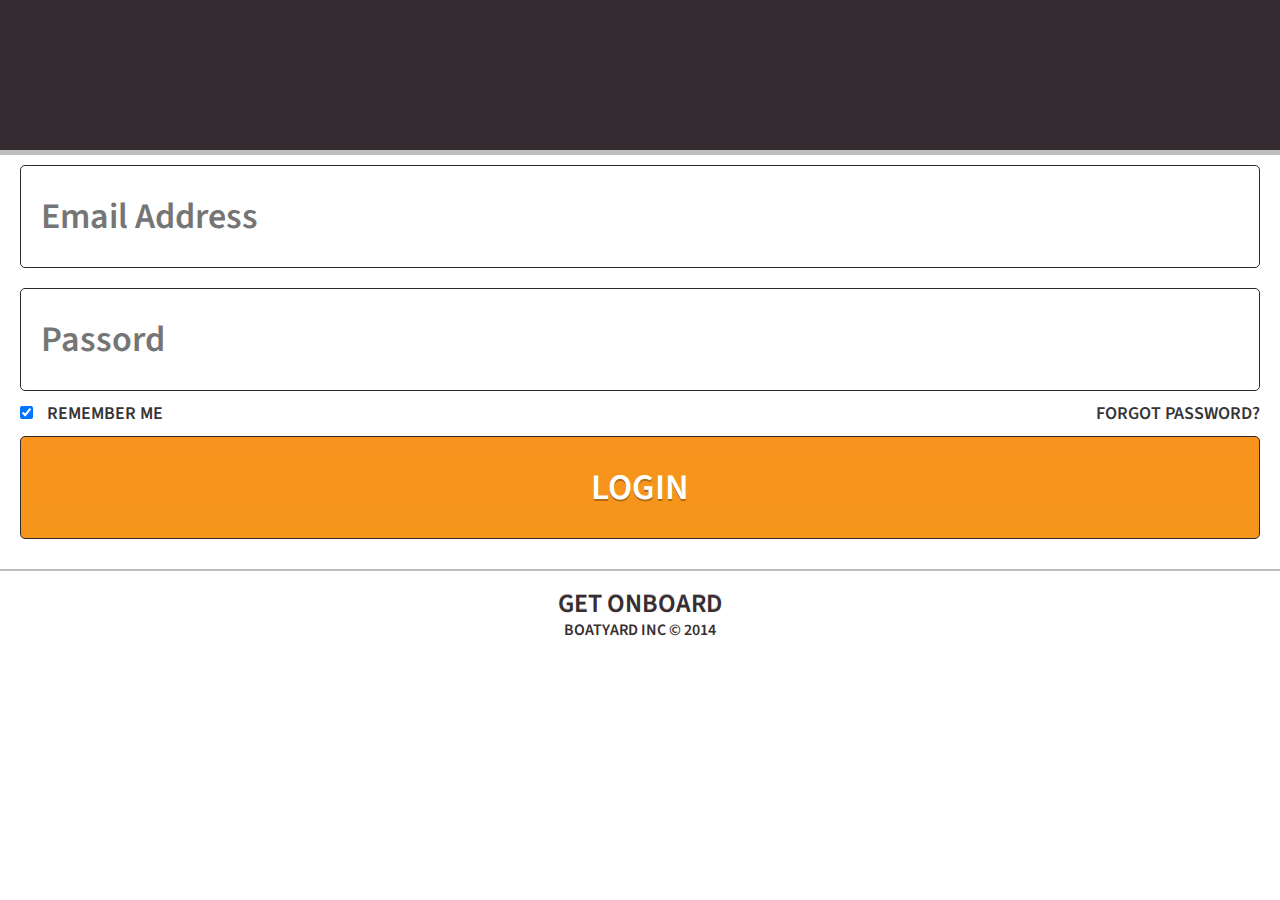
==== index.html @ 45710f9d "Initial commit" ====
<!DOCTYPE html>
<!--[if lt IE 7]>      <html class="no-js lt-ie9 lt-ie8 lt-ie7"> <![endif]-->
<!--[if IE 7]>         <html class="no-js lt-ie9 lt-ie8"> <![endif]-->
<!--[if IE 8]>         <html class="no-js lt-ie9"> <![endif]-->
<!--[if gt IE 8]><!--> <html class="no-js"> <!--<![endif]-->
    <head>
        <meta charset="utf-8">
        <meta http-equiv="X-UA-Compatible" content="IE=edge">
        <title></title>
        <meta name="description" content="">
        <meta name="viewport" content="width=device-width, initial-scale=1">

        <!-- Place favicon.ico and apple-touch-icon.png in the root directory -->
        <link href='http://fonts.googleapis.com/css?family=Source+Sans+Pro:200,300,400,600,700,900,200italic,300italic,400italic,600italic,700italic,900italic' rel='stylesheet' type='text/css'>    
        <link rel="stylesheet" href="css/normalize.css">
        <link rel="stylesheet" href="css/main.css">
        <script src="js/libraries/modernizr-2.6.2.min.js"></script>
    </head>
    <body>

        <div class="wrapper">
            <header class="nav-header"></header>
            <section class="main-container">
                <div class="carousel">
                </div><!--end .carousel-->
                <div class="form-container">
                    <form action="#" method="post" id="login">
                        <input type="email" placeholder="Email Address" />
                        <input type="password" name="password" value="" placeholder="Passord">
                        <label class="inline" for="remember-password" class="col1"><input type="checkbox" checked="checked" name="remember-password" value=""> Remember Me</label>
                        <a class="col2" href="#forgot-password">Forgot Password?</a>
                        <button class="clear" type="submit">Login</button>
                    </form>
                </div><!--end form-container-->
            </section><!-- end .main-container-->
            <footer>
                <h4>Get Onboard</h4>
                <h3>Boatyard Inc &copy; 2014</h3>
            </footer>
        </div><!--end .wrapper-->

        <script src="//ajax.googleapis.com/ajax/libs/jquery/1.10.2/jquery.min.js"></script>
        <script>window.jQuery || document.write('<script src="js/libraries/jquery-1.10.2.min.js"><\/script>')</script>
        <script src="js/plugins.js"></script>
        <script src="js/main.js"></script>

        <!-- Google Analytics: change UA-XXXXX-X to be your site's ID. -->
        <script>
            (function(b,o,i,l,e,r){b.GoogleAnalyticsObject=l;b[l]||(b[l]=
            function(){(b[l].q=b[l].q||[]).push(arguments)});b[l].l=+new Date;
            e=o.createElement(i);r=o.getElementsByTagName(i)[0];
            e.src='//www.google-analytics.com/analytics.js';
            r.parentNode.insertBefore(e,r)}(window,document,'script','ga'));
            ga('create','UA-XXXXX-X');ga('send','pageview');
        </script>
    </body>
</html>
---- css/main.css ----
*{
    box-sizing: border-box;
}

.wrapper{
    min-width: 320px;
    width: 100%;
    font-family: 'Source Sans Pro', sans-serif;
}

.nav-header{
    background: #342b30;
    height: 155px;
    border-bottom: 5px solid #bebebe;
}


.form-container{
    width: 100%;
    padding: 0 20px;
}

.form-container .col1{
    width: 50%;
    float: left;
}

.form-container .col2{
    width: 50%;
    float: right;
    text-align: right;
}

form input,
form label,
form button{
    font-family: 'Source Sans Pro', sans-serif;
}

form input[type=text],
form input[type=email],
form input[type=password]{
    width: 100%;
    margin: 10px 0;
    padding: 25px 20px;
    border: 1px #2d292a solid;
    border-radius: 5px;
    font-size: 36px;
    font-weight: 600;
    color: #939393;
}

form label,
form a{
    font-size: 18px;
    font-weight: 600;
    text-transform: uppercase;
    text-decoration: none;
    color: #363435;
}

form label input[type=checkbox]{
    margin-right: 10px;
}

form button{
    width: 100%;
    margin: 10px 0;
    padding: 25px 20px;
    font-weight: 600;
    font-size: 36px;
    letter-spacing: 0;
    color: #fff;
    text-transform: uppercase;
    text-decoration: none;
    text-shadow: 0 2px 0 rgba(0,0,0, 0.3);
    border: 1px #302728 solid;
    border-radius: 5px;    
    background: #f8931d; /* Old browsers */
    background: -moz-linear-gradient(top,  #f8931d 0%, #f5951a 100%); /* FF3.6+ */  
    background: -webkit-gradient(linear, left top, left bottom, color-stop(0%,#f8931d), color-stop(100%,#f5951a)); /* Chrome,Safari4+ */    
    background: -webkit-linear-gradient(top,  #f8931d 0%,#f5951a 100%); /* Chrome10+,Safari5.1+ */  
    background: -o-linear-gradient(top,  #f8931d 0%,#f5951a 100%); /* Opera 11.10+ */   
    background: -ms-linear-gradient(top,  #f8931d 0%,#f5951a 100%); /* IE10+ */ 
    background: linear-gradient(to bottom,  #f8931d 0%,#f5951a 100%); /* W3C */ 
    filter: progid:DXImageTransform.Microsoft.gradient( startColorstr='#f8931d', endColorstr='#f5951a',GradientType=0 ); /* IE6-8 */
}

footer{
    border-top: 2px solid #bebebe;
    margin: 20px 0;
    padding: 15px 20px
}

footer h3,
footer h4{
    margin: 5px 0;
    color: #372e31;
    text-transform: uppercase;;
    text-align: center;
    font-size: 26px;
    line-height: 26px;
    font-weight: 600;
}

footer h3{
    font-size: 16px;
    line-height: 16px;
}

footer h4{
    text-shadow: 0 -1px 0 #bfbbbc;
}

/*---------------
    HELPERS
-----------------*/ 
.clear{
    clear: both;
}
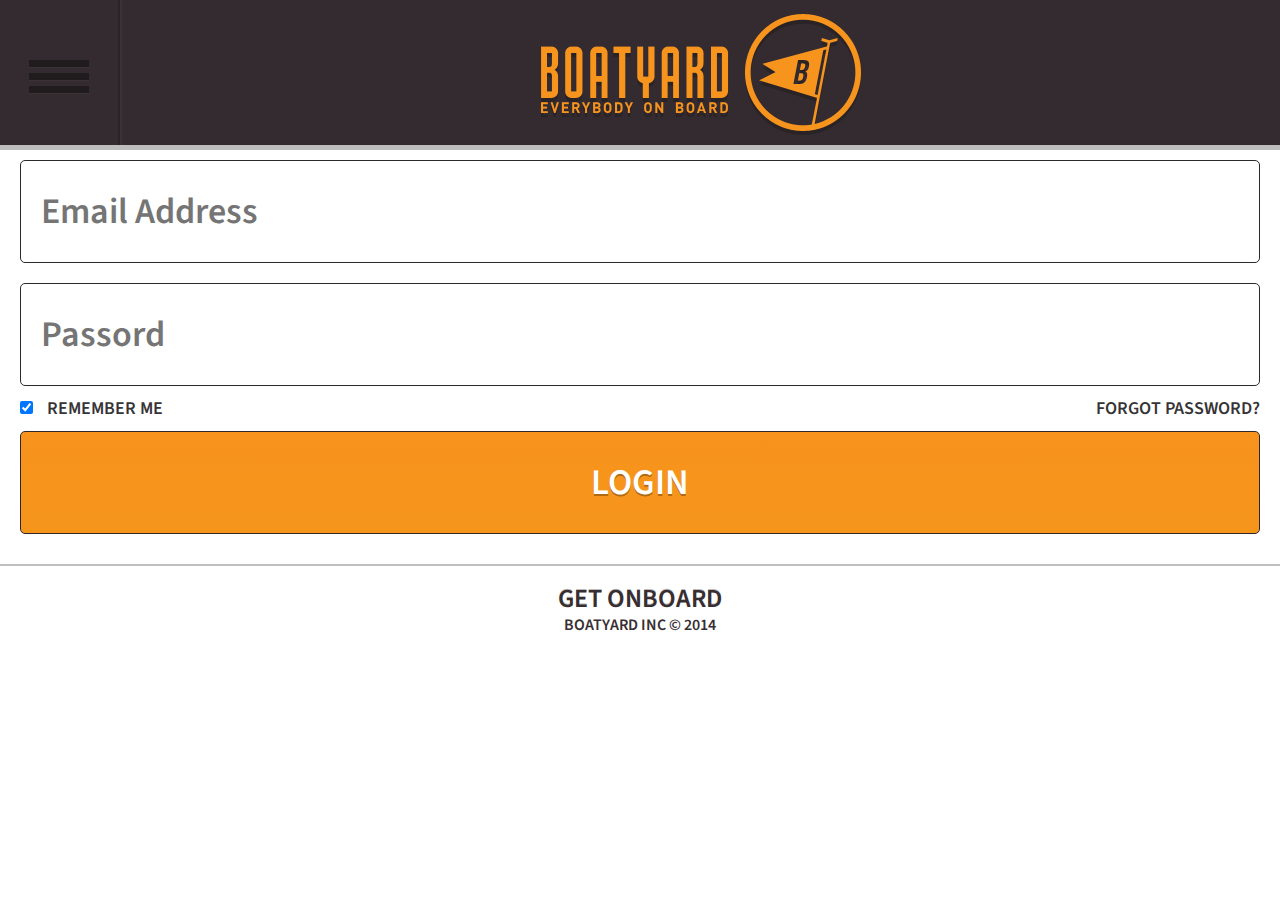
==== commit ae5a3393: "Global header work" ====
--- a/index.html
+++ b/index.html
@@ -5,7 +5,7 @@
 <!--[if gt IE 8]><!--> <html class="no-js"> <!--<![endif]-->
     <head>
         <meta charset="utf-8">
-        <meta http-equiv="X-UA-Compatible" content="IE=edge">
+        <meta http-equiv="X-UA-Compatible" content="IE=edge"> 
         <title></title>
         <meta name="description" content="">
         <meta name="viewport" content="width=device-width, initial-scale=1">
@@ -19,7 +19,25 @@
     <body>
 
         <div class="wrapper">
-            <header class="nav-header"></header>
+            <header class="nav-header">
+                <div id="nav-button" class="nav-button">
+                    <span><!--spacer--></span>
+                    <span><!--spacer--></span>
+                    <span><!--spacer--></span>
+                </div>
+                <div class="logo">
+                    <img src="images/header-logo.png">
+                </div>
+            </header>
+            <nav id="main-nav" class="drop-down">
+                <ul>
+                    <li><a href="#">Book</a></li>
+                    <li><a href="#">Reservations</a></li>
+                    <li><a href="#">Contact</a></li>
+                    <li><a href="#">Faq</a></li>
+                    <li class="login"><a href="#">Logout</a></li>
+                </ul>
+            </nav>
             <section class="main-container">
                 <div class="carousel">
                 </div><!--end .carousel-->
--- a/css/main.css
+++ b/css/main.css
@@ -1,5 +1,6 @@
 *{
     box-sizing: border-box;
+    font-family: 'Source Sans Pro', sans-serif;
 }
 
 .wrapper{
@@ -8,11 +9,113 @@
     font-family: 'Source Sans Pro', sans-serif;
 }
 
+/*--------------
+    HEADER
+--------------*/
 .nav-header{
     background: #342b30;
-    height: 155px;
+    height: 150px;
     border-bottom: 5px solid #bebebe;
 }
+
+.nav-button{
+    float: left;
+    width: 120px;
+    height: 145px;
+    padding-top: 60px;
+    border-right: 2px solid #2b2427;
+    cursor: pointer;
+    -webkit-touch-callout: none;
+    -webkit-user-select: none;
+    -khtml-user-select: none;
+    -moz-user-select: none;
+    -ms-user-select: none;
+    user-select: none;
+}
+
+.nav-button span{
+    display: block;
+    width: 60px;
+    height: 8px;
+    margin: 0 auto 5px;
+    background: #201b1d;
+    border-bottom: 1px solid #3b3236;
+}
+
+.nav-header .logo{
+    display: block;
+    height: 145px;
+    margin: 0 0 0 120px;    
+    border-left: 2px solid #3b3236;
+    text-align: center;
+}
+
+.nav-header .logo img{
+    max-width: 100%;
+    height: auto;
+    padding: 0 10px;
+    position: relative;
+    top: 140px;
+    margin-top: -155px;
+    vertical-align: middle;
+}
+
+/*--------------
+    NAVIGATION
+--------------*/
+nav.drop-down{
+    display: none;
+    position: absolute;;
+    top: 145px;
+    left: 0;
+    width: 100%;
+    border-top: 1px solid #2b2427;
+    border-bottom: 5px solid rgba(0,0,0,0.1)
+}
+
+nav.drop-down.active{
+    display: block;
+}
+
+nav.drop-down ul{
+    margin: 0;
+    padding: 0;
+}
+
+nav.drop-down ul li{
+    margin: 0;
+    padding: 0;
+}
+
+nav.drop-down ul li a{
+    display: block;
+    background: #3d3338;
+    font-weight: 600;
+    font-size: 32px;
+    color: #fff;
+    line-height: 32px;
+    text-shadow: 0 2px 0 #2a2326;
+    text-decoration: none;
+    padding: 38px 30px;
+    border-top: 1px solid #453a3f;
+    border-bottom: 2px solid #382f34;
+}
+
+nav.drop-down ul li:first-child a{
+    border-top: none;
+}
+
+nav.drop-down ul li a:before{
+    content: "";
+    float: right;
+    width: 13px;
+    height: 20px;
+    overflow: hidden;
+    margin-top: 8px;
+    background: url("../images/sprite.png") no-repeat 0 0;
+}
+
+
 
 
 .form-container{
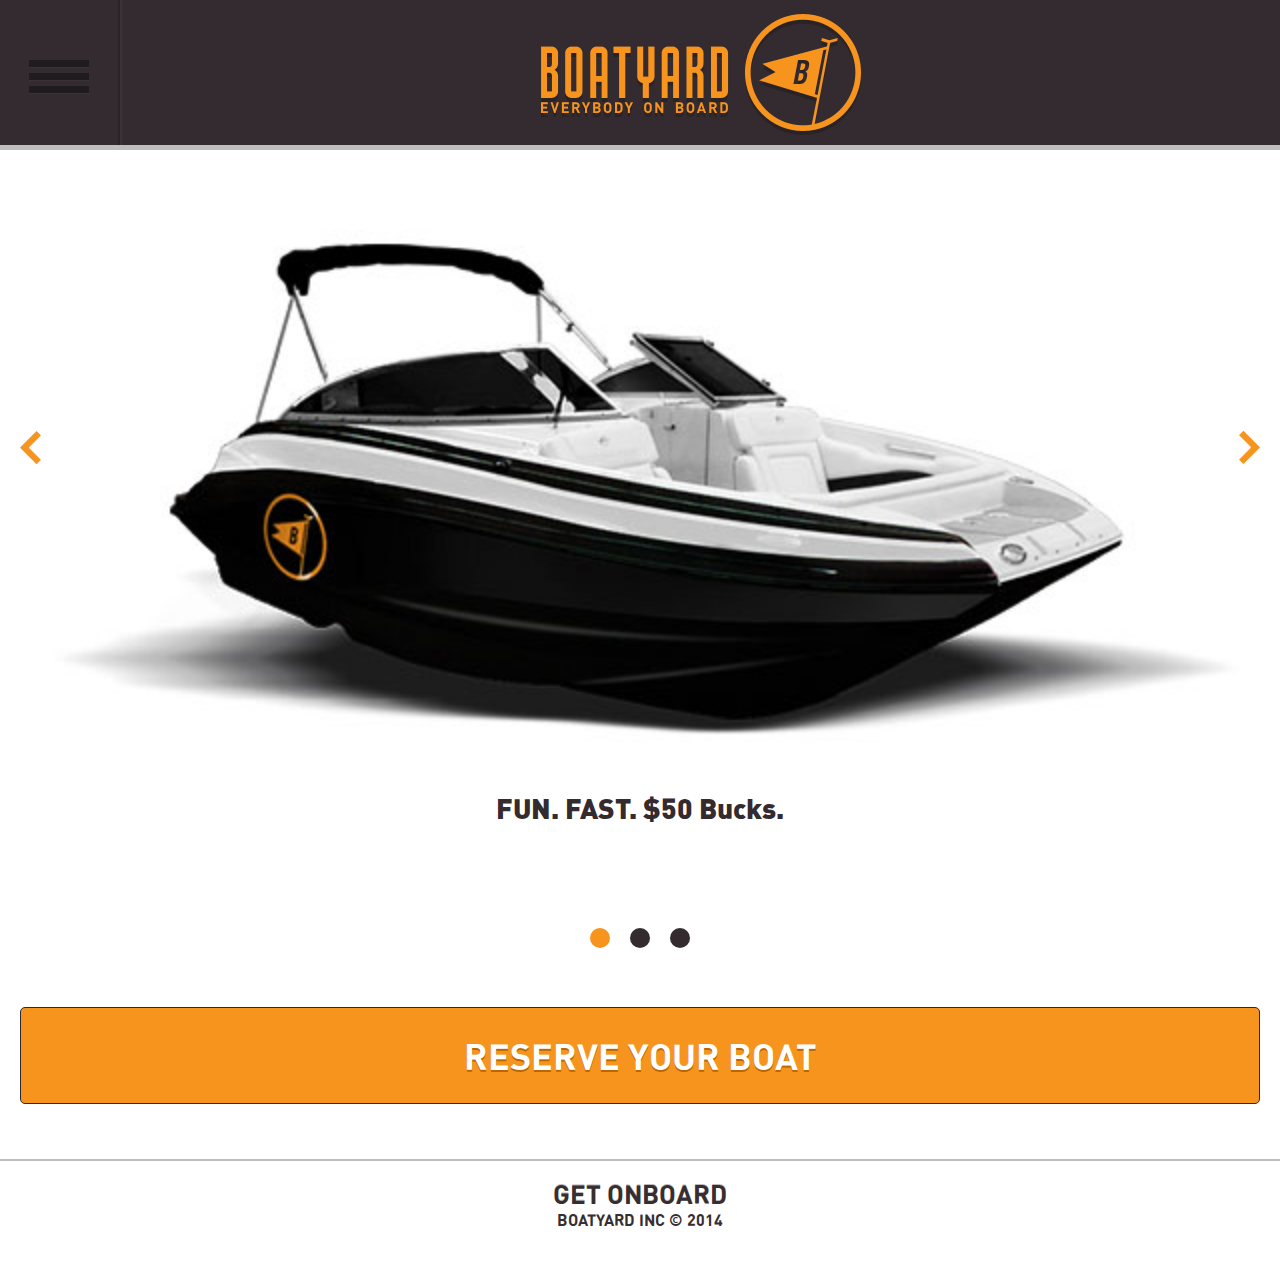
==== commit 7bb5de6b: "Package #1" ====
--- a/index.html
+++ b/index.html
@@ -8,11 +8,13 @@
         <meta http-equiv="X-UA-Compatible" content="IE=edge"> 
         <title></title>
         <meta name="description" content="">
-        <meta name="viewport" content="width=device-width, initial-scale=1">
+        <meta name="viewport" content="width=640">
 
         <!-- Place favicon.ico and apple-touch-icon.png in the root directory -->
         <link href='http://fonts.googleapis.com/css?family=Source+Sans+Pro:200,300,400,600,700,900,200italic,300italic,400italic,600italic,700italic,900italic' rel='stylesheet' type='text/css'>    
         <link rel="stylesheet" href="css/normalize.css">
+        <link rel="stylesheet" href="css/owl.carousel.css">
+        <link rel="stylesheet" href="css/fonts.css">
         <link rel="stylesheet" href="css/main.css">
         <script src="js/libraries/modernizr-2.6.2.min.js"></script>
     </head>
@@ -25,31 +27,43 @@
                     <span><!--spacer--></span>
                     <span><!--spacer--></span>
                 </div>
-                <div class="logo">
+                <a class="logo" href="index.html">
                     <img src="images/header-logo.png">
-                </div>
+                </a>
             </header>
             <nav id="main-nav" class="drop-down">
                 <ul>
-                    <li><a href="#">Book</a></li>
-                    <li><a href="#">Reservations</a></li>
-                    <li><a href="#">Contact</a></li>
-                    <li><a href="#">Faq</a></li>
-                    <li class="login"><a href="#">Logout</a></li>
+                    <li><a href="book.html">Book</a></li>
+                    <li><a href="reservations.html">Reservations</a></li>
+                    <li><a href="contact.html">Contact</a></li>
+                    <li><a href="faq.html">Faq</a></li>
+                    <li class="login"><a href="login.html">Logout</a></li>
                 </ul>
             </nav>
             <section class="main-container">
-                <div class="carousel">
+                <div id="carousel" class="owl-carousel carousel">                 
+                        <div class="item">
+                            <div class="item-container">
+                                <div class="image"><img src="images/carousel-boat-01.jpg" alt=""></div>
+                                <div class="desc">FUN. FAST. $50 Bucks.</div>
+                            </div>
+                        </div>
+                        <div class="item">
+                            <div class="item-container">
+                                <div class="image"><img src="images/carousel-boat-01.jpg" alt=""></div>
+                                <div class="desc">FUN. FAST. $50 Bucks.</div>
+                            </div>
+                        </div>
+                        <div class="item">
+                            <div class="item-container">
+                                <div class="image"><img src="images/carousel-boat-01.jpg" alt=""></div>
+                                <div class="desc">FUN. FAST. $50 Bucks.</div>
+                            </div>
+                        </div>
                 </div><!--end .carousel-->
-                <div class="form-container">
-                    <form action="#" method="post" id="login">
-                        <input type="email" placeholder="Email Address" />
-                        <input type="password" name="password" value="" placeholder="Passord">
-                        <label class="inline" for="remember-password" class="col1"><input type="checkbox" checked="checked" name="remember-password" value=""> Remember Me</label>
-                        <a class="col2" href="#forgot-password">Forgot Password?</a>
-                        <button class="clear" type="submit">Login</button>
-                    </form>
-                </div><!--end form-container-->
+                <div class="inner-wrapper">
+                    <a class="cta" href="book.html">Reserve Your Boat</a>
+                </div>
             </section><!-- end .main-container-->
             <footer>
                 <h4>Get Onboard</h4>
--- a/css/fonts.css
+++ b/css/fonts.css
@@ -0,0 +1,28 @@
+@font-face {
+    font-weight: 600;
+    font-style: normal;
+    font-family:'din';
+    src: url('../fonts/dinbd___-webfont.eot');
+    src: url('../fonts/dinbd___-webfont.eot?#iefix') format('embedded-opentype'), url('../fonts/dinbd___-webfont.woff') format('woff'), url('../fonts/dinbd___-webfont.ttf') format('truetype'), url('../fonts/dinbd___-webfont.svg#din-boldregular') format('svg');
+}
+@font-face {
+    font-weight: 900;
+    font-style: normal;
+    font-family:'din';
+    src: url('../fonts/dinbk___-webfont.eot');
+    src: url('../fonts/dinbk___-webfont.eot?#iefix') format('embedded-opentype'), url('../fonts/dinbk___-webfont.woff') format('woff'), url('../fonts/dinbk___-webfont.ttf') format('truetype'), url('../fonts/dinbk___-webfont.svg#din-blackregular') format('svg');
+}
+@font-face {
+    font-weight: 400;
+    font-style: normal;
+    font-family:'din';
+    src: url('../fonts/dinmd___-webfont.eot');
+    src: url('../fonts/dinmd___-webfont.eot?#iefix') format('embedded-opentype'), url('../fonts/dinmd___-webfont.woff') format('woff'), url('../fonts/dinmd___-webfont.ttf') format('truetype'), url('../fonts/dinmd___-webfont.svg#din-mediumregular') format('svg');
+}
+@font-face {
+    font-weight: normal;
+    font-style: normal;
+    font-family:'din';
+    src: url('../fonts/dinrg___-webfont.eot');
+    src: url('../fonts/dinrg___-webfont.eot?#iefix') format('embedded-opentype'), url('../fonts/dinrg___-webfont.woff') format('woff'), url('../fonts/dinrg___-webfont.ttf') format('truetype'), url('../fonts/dinrg___-webfont.svg#din-regularregular') format('svg');
+}--- a/css/main.css
+++ b/css/main.css
@@ -1,12 +1,25 @@
 *{
     box-sizing: border-box;
+    font-family: 'din', 'Source Sans Pro', sans-serif;
+}
+
+.wrapper{
+    /*min-width: 320px;
+    width: 100%;*/
+    position: relative;
+    min-width: 640px;
+    max-width: 100%;
+    margin: 0 auto;    
     font-family: 'Source Sans Pro', sans-serif;
-}
-
-.wrapper{
-    min-width: 320px;
-    width: 100%;
-    font-family: 'Source Sans Pro', sans-serif;
+    color: #342b2f;
+}
+
+.main-container{
+    min-height: 500px;
+}
+
+.inner-wrapper{
+    padding: 25px 20px;
 }
 
 /*--------------
@@ -65,10 +78,11 @@
 --------------*/
 nav.drop-down{
     display: none;
-    position: absolute;;
+    position: absolute;
+    width: 100%;
+    z-index: 100;
     top: 145px;
     left: 0;
-    width: 100%;
     border-top: 1px solid #2b2427;
     border-bottom: 5px solid rgba(0,0,0,0.1)
 }
@@ -115,8 +129,91 @@
     background: url("../images/sprite.png") no-repeat 0 0;
 }
 
-
-
+/*--------------
+    CAROUSEL
+--------------*/
+.carousel .item{
+    width: 100%;
+}
+.carousel .item:after {
+    padding-top: 59.25%; /*16:9 ratio*/
+    display: block;
+    content: '';
+}
+
+.carousel .item .item-container{
+    position: absolute;
+    width: 100%;
+    height: 100%;
+    top: 0;
+    left: 0;
+    background: #000;
+}
+.carousel .item .item-container .image {
+    position: absolute;
+    top: 0;
+    left: 0;
+    width: 100%;
+    height: 100%;
+}
+.carousel .item .item-container .image img{
+    width: 100%;
+}
+
+.carousel .item .item-container .desc{
+    position: relative;
+    z-index: 10;
+    font-size: 28px;
+    font-weight: bolder;
+    text-align: center;
+    color: #342b2f;
+    margin-top: 50%;
+}
+
+.carousel .owl-pagination {
+    display: block;
+    margin: 20px auto;
+    text-align: center;
+}
+
+.carousel .owl-pagination .owl-page{
+    height: 20px;
+    width: 20px;
+    background: #342b2f;
+    display: inline-block;
+    margin: 0 10px;
+    border-radius: 50%;
+}
+
+.carousel .owl-pagination .owl-page.active{
+    background: #f7941e;
+}
+
+.owl-buttons{
+    position: absolute;
+    top: 35%;
+    left: 0;
+    width: 100%;
+    height: 0;
+}
+.owl-buttons div{
+    float: left;
+    margin: 0 0 0 20px;
+    width: 21px;
+    height: 33px;
+    background: url("../images/sprite.png") no-repeat 0 -20px;
+}
+
+.owl-buttons .owl-next{
+    float: right;
+    margin: 0 20px 0 0;
+    background-position: -23px -20px;
+}
+
+
+/*--------------
+    FORMS
+--------------*/
 
 .form-container{
     width: 100%;
@@ -134,10 +231,28 @@
     text-align: right;
 }
 
-form input,
-form label,
-form button{
-    font-family: 'Source Sans Pro', sans-serif;
+.form-container h2{
+    margin: 20px 0 15px;
+    font-size: 30px;
+    font-weight: 600;
+    line-height: 32px;
+    color: #3d3338;
+    text-transform: uppercase;
+}
+
+.form-container p.lead-in{
+    margin: 10px 0;
+    font-size: 20px;
+    line-height: 22px;
+    font-weight: 600;
+    color: #949494;
+    text-transform: uppercase;
+}
+
+input,
+label,
+button{
+    font-family: 'din', 'Source Sans Pro', sans-serif;
 }
 
 form input[type=text],
@@ -150,8 +265,15 @@
     border-radius: 5px;
     font-size: 36px;
     font-weight: 600;
-    color: #939393;
-}
+    color: #342b2f;
+    outline: none;
+}
+form input::-webkit-input-placeholder { color: #939393; }
+form input:-moz-placeholder { color: #939393; }
+form input::-moz-placeholder { color: #939393; }
+form input:-ms-input-placeholder { color: #939393; }
+form input:input-placeholder { color: #939393; }
+
 
 form label,
 form a{
@@ -166,7 +288,19 @@
     margin-right: 10px;
 }
 
-form button{
+form input.error{
+    border: 3px solid #f03535;
+}
+
+form input.error::-webkit-input-placeholder { color: #f03535; }
+form input.error:-moz-placeholder { color: #f03535; }
+form input.error::-moz-placeholder { color: #f03535; }
+form input.error:-ms-input-placeholder { color: #f03535; }
+form input.error:input-placeholder { color: #f03535; }
+
+button[type='submit'], a.cta{
+    clear: both;
+    display: block;
     width: 100%;
     margin: 10px 0;
     padding: 25px 20px;
@@ -176,18 +310,254 @@
     color: #fff;
     text-transform: uppercase;
     text-decoration: none;
-    text-shadow: 0 2px 0 rgba(0,0,0, 0.3);
+    text-align: center;
+    text-shadow: 0 2px 0 #bc6600;
     border: 1px #302728 solid;
     border-radius: 5px;    
-    background: #f8931d; /* Old browsers */
-    background: -moz-linear-gradient(top,  #f8931d 0%, #f5951a 100%); /* FF3.6+ */  
-    background: -webkit-gradient(linear, left top, left bottom, color-stop(0%,#f8931d), color-stop(100%,#f5951a)); /* Chrome,Safari4+ */    
-    background: -webkit-linear-gradient(top,  #f8931d 0%,#f5951a 100%); /* Chrome10+,Safari5.1+ */  
-    background: -o-linear-gradient(top,  #f8931d 0%,#f5951a 100%); /* Opera 11.10+ */   
-    background: -ms-linear-gradient(top,  #f8931d 0%,#f5951a 100%); /* IE10+ */ 
-    background: linear-gradient(to bottom,  #f8931d 0%,#f5951a 100%); /* W3C */ 
-    filter: progid:DXImageTransform.Microsoft.gradient( startColorstr='#f8931d', endColorstr='#f5951a',GradientType=0 ); /* IE6-8 */
-}
+    background: #f7941e;
+}
+
+
+/*-------------------
+    GENERIC CONTENT
+--------------------*/
+a{
+    color: #f7941e;
+    text-decoration: none;
+}
+
+b{ font-weight: 900; }
+
+.title h2{
+    font-size: 28px;
+    font-weight: 600;
+    line-height: 30px;
+    text-align: center;
+    margin: 20px 0 0;
+    padding-bottom: 25px;
+    border-bottom: 2px solid #cecece;
+}
+.title h2 lower{
+    text-transform: lowercase;
+}
+.title p{
+    font-size: 20px;
+    line-height: 22px;
+    font-weight: 600;
+    color: #342b2f;
+    text-align: center;
+    margin: 20px 10%;
+}
+
+.info-header{
+    width: 100%;
+    position: relative;
+    border-bottom: 2px solid #cecece;
+}
+.info-header .image{
+    width: 50%;
+}
+.info-header .details{
+    position: relative;
+    float: right;
+    right: 0;
+    top: 0;
+    width: 50%;
+    background: #e8e8e8;
+}
+.info-header .details > div{
+    margin: 0 20px 0 0;
+    padding: 10px 20px;
+    border-bottom: 2px solid #cecece;
+}
+.info-header .details > div:last-child{
+    border-bottom: none;
+}
+.info-header .details p{
+    text-transform: uppercase;
+    font-weight: 900;
+    margin: 0;
+}
+.info-header .details .main-info p{
+    margin: 10px 0;
+    font-size: 28px;
+}
+.info-header .details .sub-info{
+    padding-right: 10px 0;
+}
+.info-header .details .sub-info p{
+    margin: 10px 0;
+    font-size: 16px;
+}
+.info-header .details .location p{
+    margin: 10px 0;
+    background: url("../images/location-pin.png") no-repeat right center;
+    padding: 5px 20px 0 0;
+}
+.info-header .details .location a{
+    color: #f7941e;
+    display: block;
+    min-height: 30px;
+    overflow: hidden;
+}
+.info-header .image{
+    position: absolute;
+    left: 0;
+    top: 0;
+    width: 50%;
+    height: 100%;
+    overflow: hidden;
+    text-align: center;
+}
+.info-header .image img{
+    position: relative;
+    max-width: 100%;
+    vertical-align: middle;
+}
+.call-out{
+    width: 100%;
+    border-bottom: 2px solid #cecece;
+    text-align: center;
+    padding: 10px 20px;
+}
+.call-out h3{
+    font-size: 28px;
+    font-weight: 900;
+    text-transform: uppercase;
+    margin: 10px 0;
+}
+.call-out h3.highlight{
+    color: #f7941e;
+}
+.call-out p{
+    font-size: 18px;
+    font-weight: 600;
+    text-transform: uppercase;
+    margin: 10px 0;
+}
+
+.order-details, .order-details .viewport{
+    height: 250px;
+}
+.order-details ol{
+    margin: 0 0;
+}
+.order-details ol li{
+    margin: 0 0 30px;
+    font-size: 18px;
+    font-weight: 400;
+}
+
+.faq{
+    margin: 20px 0;
+}
+.faq, .faq .viewport{
+    height: 500px;
+}
+
+.faq .question{
+    border-bottom: 2px solid #cecece;
+}
+.faq .question .q{
+    margin: 0 0 35px;
+}
+.faq .question .q p{
+    margin: 20px 0 10px;
+    font-size: 20px;
+    font-weight: 600;
+    line-height: 24px;
+}
+.faq .question .a p{
+    margin: 20px 0;
+    font-size: 18px;
+    font-weight: 600;
+    line-height: 24px;
+}
+
+.contact{
+    margin: 40px 20px;
+}
+.contact ul{
+    list-style: none;
+    margin: 0;
+    padding: 0;
+}
+
+.contact li{
+    margin: 0 0 35px;
+}
+
+.contact h3{
+    height: 30px;
+    overflow: hidden;
+    font-size: 24px;
+    font-weight: 900;
+    margin: 0 0 10px;
+    padding-left: 35px;
+    background: url("../images/sprite.png") no-repeat;
+}
+
+
+.contact h3.address{ background-position: -74px 0; }
+.contact h3.phone{ background-position: -74px -35px; }
+.contact h3.fax{ background-position: -74px -72px; }
+
+.contact p{
+    font-size: 20px;
+    font-weight: 600;
+    margin: 5px 0;
+}
+
+.reservations .item{
+    width: 100%;
+    padding: 20px;
+    border-bottom: 2px solid #cecece;
+}
+.reservations .item:after{
+    clear: both;
+    content: "/A";
+    display: block;
+    height: 0;
+    overflow: hidden;
+}
+.reservations .item .details{
+    float: left;
+    width: 80%;
+    display: block;
+    font-size: 22px;
+}
+
+.reservations .item .details:after{
+    clear: both;
+    content: "/A";
+    display: block;
+    height: 0;
+    overflow: hidden;
+}
+.reservations .item .details p{
+    float: left;
+    margin: 0;
+}
+.reservations .item .details .date{
+    width: 50%;
+}
+.reservations .item .details .time{
+    width: 50%;
+}
+
+.reservations .item .delete{
+    float: right;
+    width: 34px;
+    height: 34px;
+    background: url("../images/sprite.png") no-repeat -40px -100px;
+    cursor: pointer;
+}
+
+
+
+/*--------------
+    FOOTER
+--------------*/
 
 footer{
     border-top: 2px solid #bebebe;
@@ -215,9 +585,142 @@
     text-shadow: 0 -1px 0 #bfbbbc;
 }
 
+/*--------------
+    OVERLAY
+--------------*/
+.overlay{
+    display: none;
+    width: 100%;
+    height: 100%;
+    overflow: hidden;
+    position: absolute;
+    top: 0;
+    left: 0;
+    z-index: 1000;
+    background: rgba(0,0,0,0.5);
+}
+.overlay .overlay-wrapper{
+    position: relative;
+    top: 50%;
+    margin: -25% 20px 0;
+    padding: 60px 20px 20px;
+    background: #222222;
+    box-shadow: 0 0 10px 2px rgba(0,0,0,0.5);
+}
+.overlay p{
+    font-size: 20px;
+    font-weight: 600;
+    line-height: 36px;
+    text-transform: uppercase;
+    color: #f7941e;
+    text-align: center;
+    margin: 10px 0;
+    padding: 0 30px;
+}
+.overlay button[type='submit']{
+    font-size: 28px;
+    margin: 20px 0;
+    width: 100%;
+    text-shadow: 0 -2px 0 #bc6600;
+}
+.overlay .cancel{
+    position: absolute;
+    width: 34px;
+    height: 34px;
+    top: 20px;
+    right: 20px;
+    background: url("../images/sprite.png") no-repeat -40px -100px;
+    cursor: pointer;
+}
+
+
 /*---------------
     HELPERS
 -----------------*/ 
 .clear{
     clear: both;
-}+}
+
+.clear-after:after{
+    clear: both;
+    content: "/A";
+    display: block;
+    height: 0;
+    overflow: hidden;
+}
+
+/*----------------
+    SCROLLBAR
+----------------*/
+.custom-scroll{
+    width:100%;
+    position: relative;
+}
+
+.custom-scroll .viewport{
+    width: 95%;
+    overflow:hidden;
+    position:relative;
+    background: none;
+}
+
+.custom-scroll .overview{
+    list-style:none;
+    position:absolute;
+    left:0;
+    top:0;
+    margin:0;
+    padding: 0 20px 0 0;
+}
+
+.custom-scroll .scrollbar{
+    background: #e8e8e8;
+    position:absolute;
+    background-position:0 0;
+    right: 10px;
+    top:0;
+    width:10px;
+    border-radius: 20px;
+}
+
+.custom-scroll .track{
+    background: #e8e8e8;
+    height:100%;
+    width:15px;
+    position:relative;
+    padding:0;
+    border-radius: 20px;
+}
+
+.custom-scroll .thumb{
+    background: #f7941e;
+    height:20px;
+    width:15px;
+    cursor:pointer;
+    overflow:hidden;
+    position:absolute;
+    top:0;
+    left:0;
+    border-radius: 20px;
+}
+
+.custom-scroll .thumb .end{
+    background: #f7941e;
+    overflow:hidden;
+    height:5px;
+    width:25px;
+}
+
+.custom-scroll .disable{
+    display:none;
+}
+
+.noSelect{
+    user-select:none;
+    -o-user-select:none;
+    -moz-user-select:none;
+    -khtml-user-select:none;
+    -webkit-user-select:none;
+}
+
+
